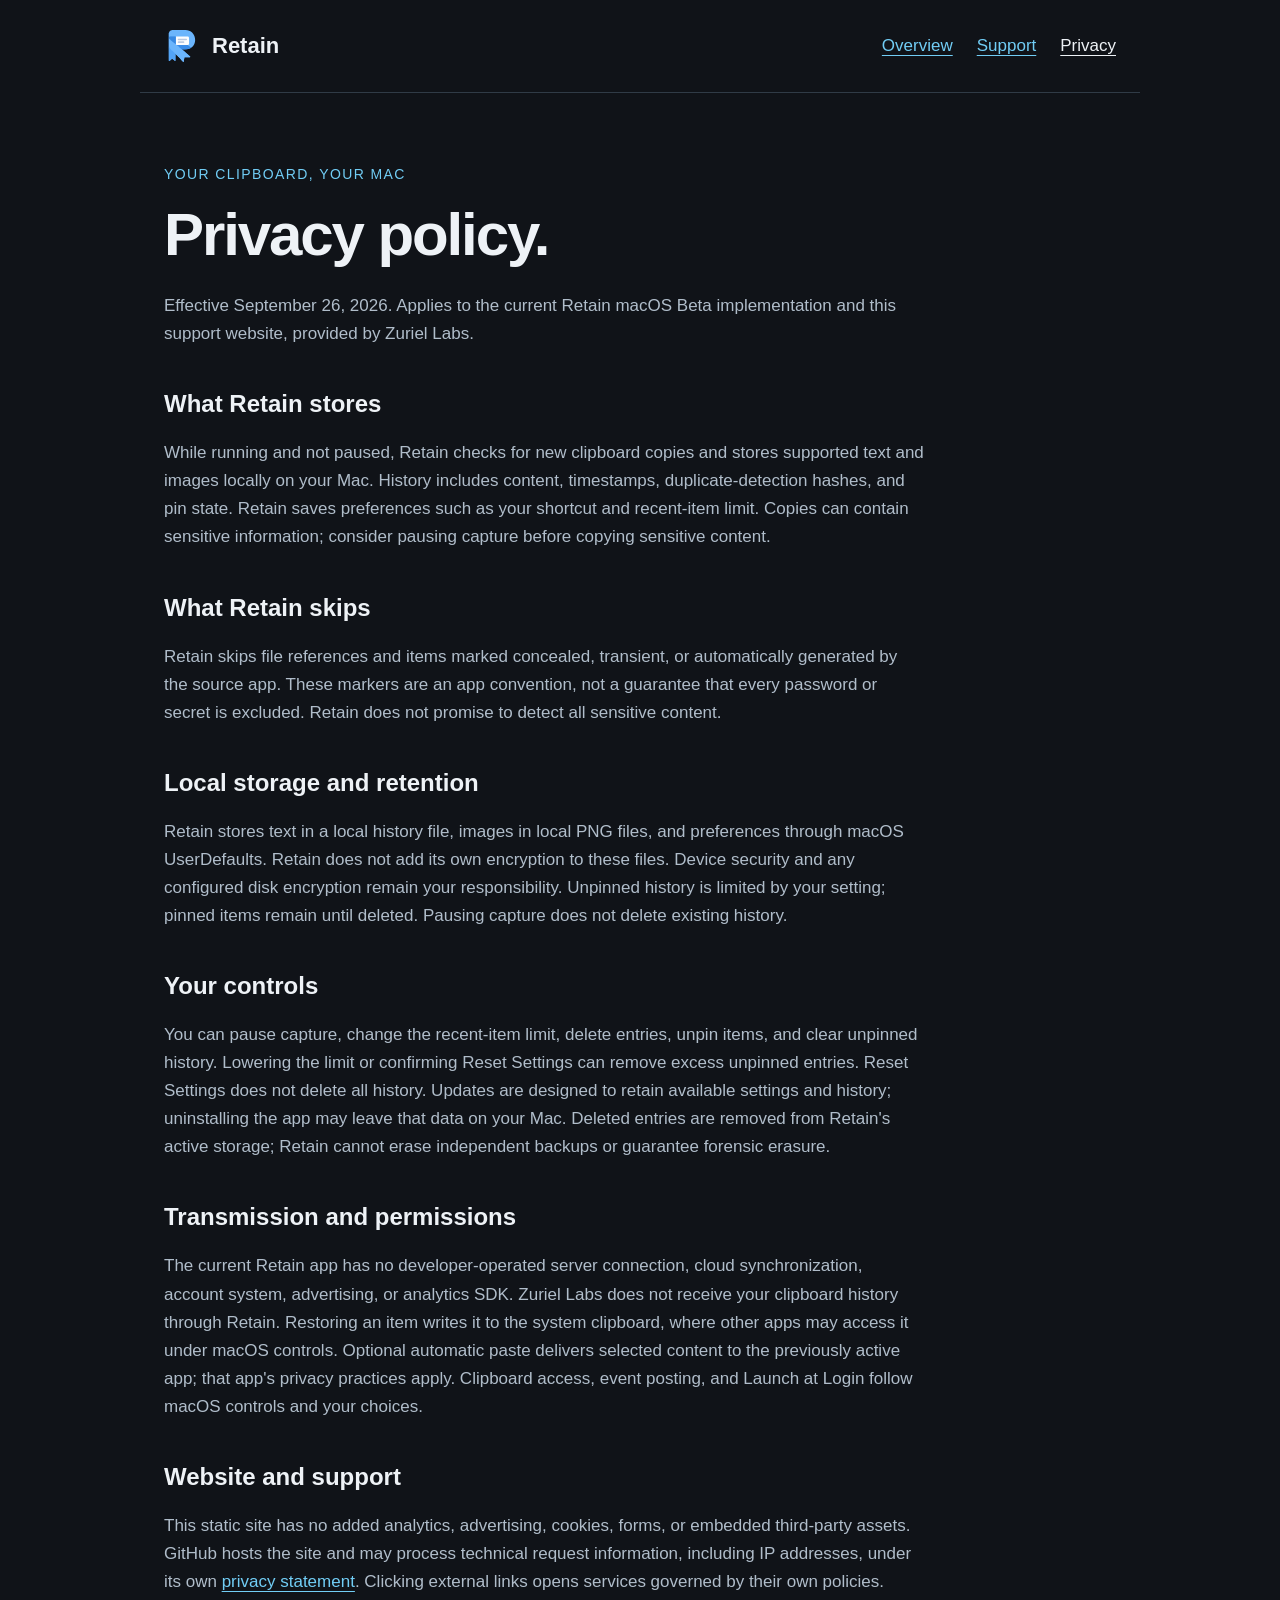
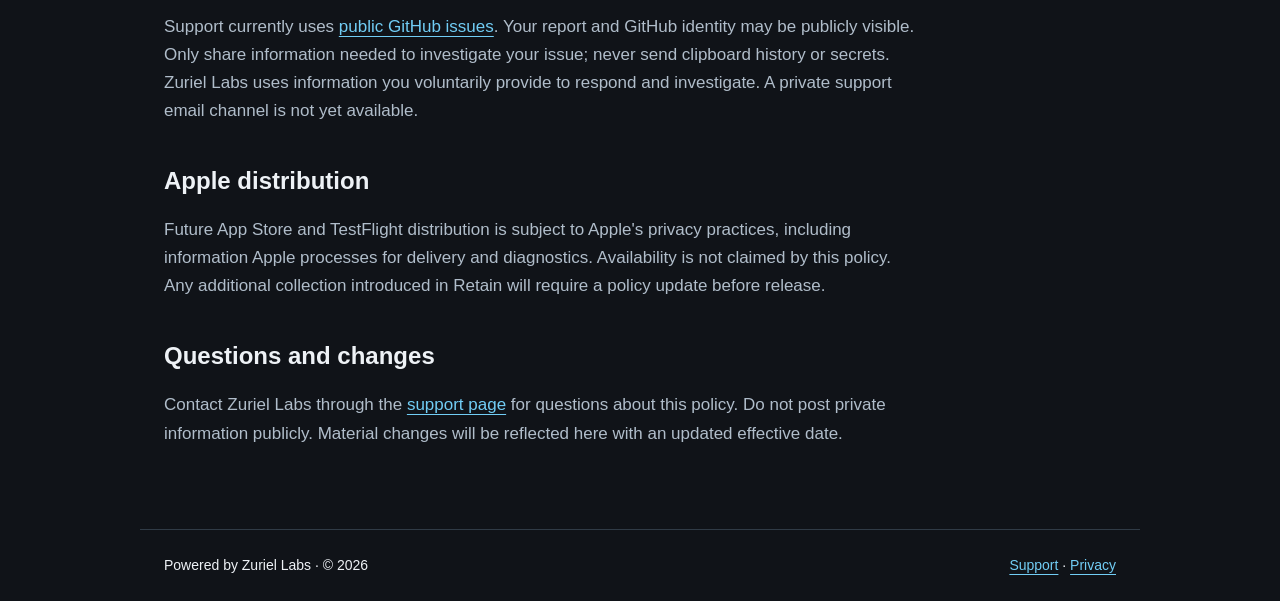
==== privacy.html @ f797630e "feat: publish Retain overview support and privacy pages" ====
<!doctype html><html lang="en"><head><meta charset="utf-8"><meta name="viewport" content="width=device-width,initial-scale=1"><meta name="description" content="How Retain stores local clipboard history and how its website and support reporting handle information."><title>Privacy policy · Retain</title><link rel="stylesheet" href="styles.css"><link rel="icon" href="retain-symbol.svg" type="image/svg+xml"></head><body><a class="skip" href="#main">Skip to content</a><header><a class="brand" href="index.html"><img src="retain-symbol.svg" alt="" width="36" height="36">Retain</a><nav aria-label="Main"><a href="index.html">Overview</a><a href="support.html">Support</a><a href="privacy.html" aria-current="page">Privacy</a></nav></header><main id="main"><article class="prose"><p class="eyebrow">Your clipboard, your Mac</p><h1>Privacy policy.</h1><p>Effective September 26, 2026. Applies to the current Retain macOS Beta implementation and this support website, provided by Zuriel Labs.</p><h2>What Retain stores</h2><p>While running and not paused, Retain checks for new clipboard copies and stores supported text and images locally on your Mac. History includes content, timestamps, duplicate-detection hashes, and pin state. Retain saves preferences such as your shortcut and recent-item limit. Copies can contain sensitive information; consider pausing capture before copying sensitive content.</p><h2>What Retain skips</h2><p>Retain skips file references and items marked concealed, transient, or automatically generated by the source app. These markers are an app convention, not a guarantee that every password or secret is excluded. Retain does not promise to detect all sensitive content.</p><h2>Local storage and retention</h2><p>Retain stores text in a local history file, images in local PNG files, and preferences through macOS UserDefaults. Retain does not add its own encryption to these files. Device security and any configured disk encryption remain your responsibility. Unpinned history is limited by your setting; pinned items remain until deleted. Pausing capture does not delete existing history.</p><h2>Your controls</h2><p>You can pause capture, change the recent-item limit, delete entries, unpin items, and clear unpinned history. Lowering the limit or confirming Reset Settings can remove excess unpinned entries. Reset Settings does not delete all history. Updates are designed to retain available settings and history; uninstalling the app may leave that data on your Mac. Deleted entries are removed from Retain's active storage; Retain cannot erase independent backups or guarantee forensic erasure.</p><h2>Transmission and permissions</h2><p>The current Retain app has no developer-operated server connection, cloud synchronization, account system, advertising, or analytics SDK. Zuriel Labs does not receive your clipboard history through Retain. Restoring an item writes it to the system clipboard, where other apps may access it under macOS controls. Optional automatic paste delivers selected content to the previously active app; that app's privacy practices apply. Clipboard access, event posting, and Launch at Login follow macOS controls and your choices.</p><h2>Website and support</h2><p>This static site has no added analytics, advertising, cookies, forms, or embedded third-party assets. GitHub hosts the site and may process technical request information, including IP addresses, under its own <a href="https://docs.github.com/en/site-policy/privacy-policies/github-general-privacy-statement">privacy statement</a>. Clicking external links opens services governed by their own policies.</p><p>Support currently uses <a href="https://github.com/Zuriel-Labs/retain-site/issues">public GitHub issues</a>. Your report and GitHub identity may be publicly visible. Only share information needed to investigate your issue; never send clipboard history or secrets. Zuriel Labs uses information you voluntarily provide to respond and investigate. A private support email channel is not yet available.</p><h2>Apple distribution</h2><p>Future App Store and TestFlight distribution is subject to Apple's privacy practices, including information Apple processes for delivery and diagnostics. Availability is not claimed by this policy. Any additional collection introduced in Retain will require a policy update before release.</p><h2>Questions and changes</h2><p>Contact Zuriel Labs through the <a href="support.html">support page</a> for questions about this policy. Do not post private information publicly. Material changes will be reflected here with an updated effective date.</p></article></main><footer><span>Powered by Zuriel Labs · © 2026</span><span><a href="support.html">Support</a> · <a href="privacy.html">Privacy</a></span></footer></body></html>
---- styles.css ----
@charset "UTF-8";
:root{color-scheme:dark;--background:#101318;--surface:#191e25;--text:#eef2f6;--muted:#b0bdca;--line:#303b46;--accent:#71cdf5;font:17px/1.65 -apple-system,BlinkMacSystemFont,"Segoe UI",sans-serif;background:var(--background);color:var(--text)}
*{box-sizing:border-box}body{margin:0}a{color:var(--accent);text-underline-offset:4px}a:hover{color:#fff}a:focus-visible,summary:focus-visible{outline:3px solid var(--accent);outline-offset:5px}header,main,footer{max-width:1000px;margin:auto;padding:24px}header{display:flex;align-items:center;justify-content:space-between;gap:24px;border-bottom:1px solid var(--line)}.brand{display:flex;gap:12px;align-items:center;color:var(--text);font-size:22px;font-weight:650;text-decoration:none}.brand img{width:36px;height:36px}nav{display:flex;gap:24px;flex-wrap:wrap}nav a{padding:8px 0}nav a[aria-current=page]{color:var(--text)}main{padding-top:56px;padding-bottom:64px}.eyebrow{color:var(--accent);font-size:14px;letter-spacing:.1em;text-transform:uppercase}.hero{display:grid;grid-template-columns:1fr 180px;gap:40px;align-items:center}.hero img{width:160px;height:160px}h1{font-size:clamp(36px,6vw,60px);line-height:1.1;letter-spacing:-.035em;margin:16px 0 24px}h2{font-size:24px;line-height:1.3;margin-top:40px}p,li{color:var(--muted)}.lead{font-size:21px;max-width:620px}.actions{display:flex;gap:16px;flex-wrap:wrap;margin-top:28px}.button{display:inline-block;border:1px solid var(--line);background:var(--surface);color:var(--text);border-radius:8px;padding:12px 20px;text-decoration:none}.button.primary{background:var(--accent);color:#101318;border-color:var(--accent);font-weight:600}.status{margin-top:32px;padding:16px 20px;border-left:3px solid var(--accent);background:var(--surface)}.features{display:grid;grid-template-columns:1fr 1fr;gap:0 40px;margin-top:32px}.features section{border-top:1px solid var(--line)}.features h2{margin-top:24px}.prose{max-width:760px}details{padding:16px 0;border-bottom:1px solid var(--line)}summary{cursor:pointer;font-weight:600;padding:8px 0}footer{border-top:1px solid var(--line);display:flex;justify-content:space-between;gap:16px;flex-wrap:wrap;font-size:14px}.skip{position:absolute;left:16px;top:-100px;background:var(--surface);padding:12px}.skip:focus{top:16px}.note{font-size:14px}kbd{border:1px solid var(--line);border-radius:4px;padding:2px 6px;color:var(--text)}@media(max-width:640px){header{align-items:flex-start;flex-direction:column;gap:8px}nav{gap:20px}.hero{grid-template-columns:1fr;gap:16px}.hero img{width:88px;height:88px;grid-row:1}.features{grid-template-columns:1fr}main{padding-top:32px}}
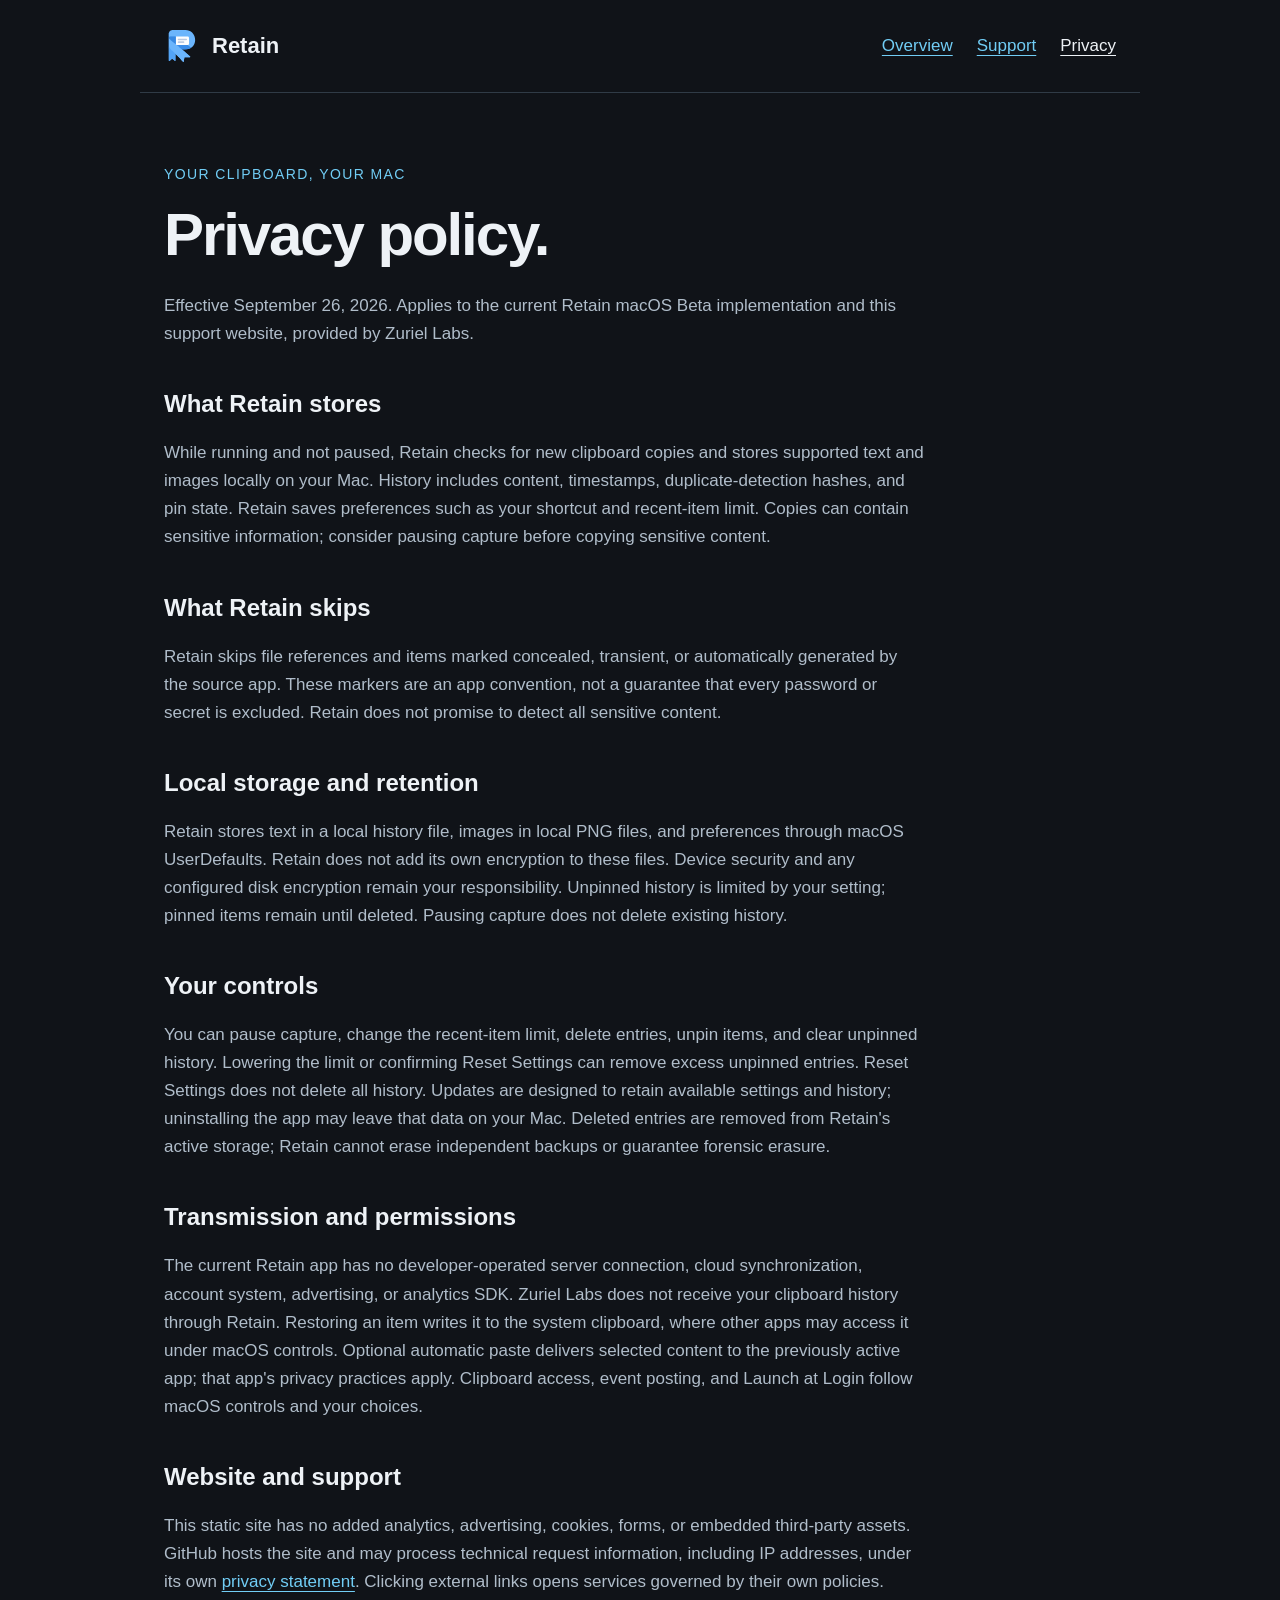
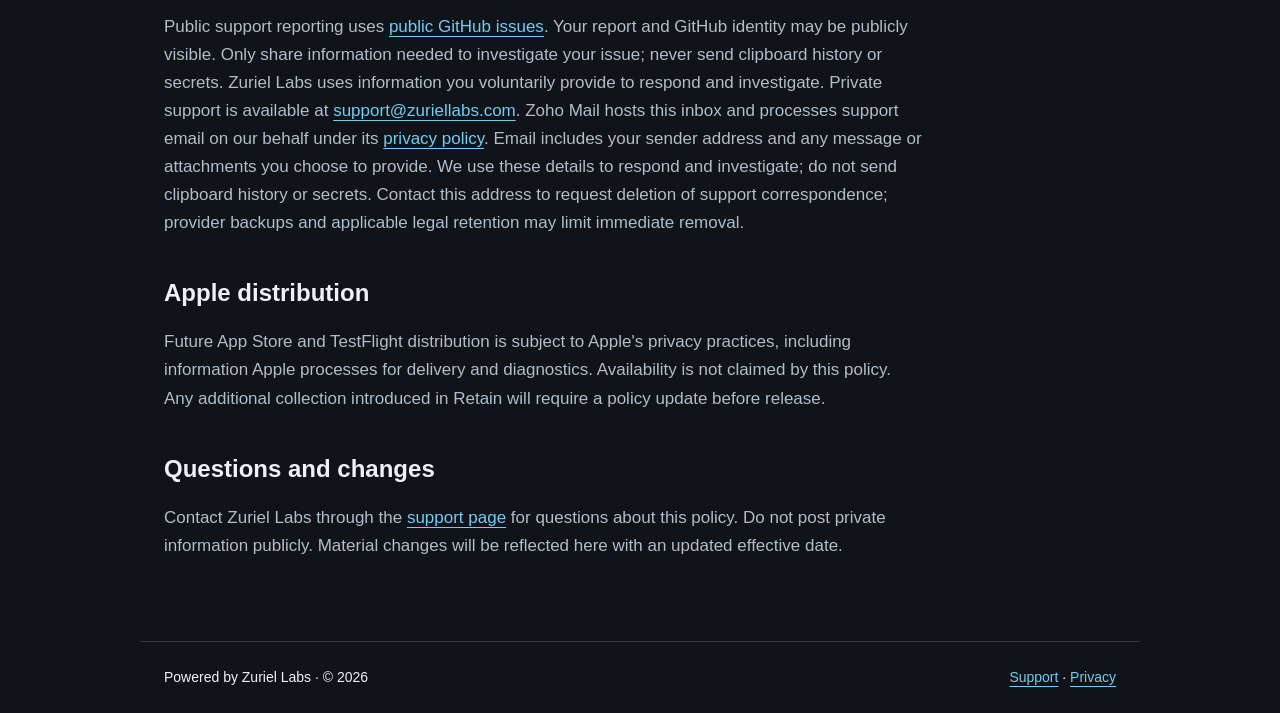
==== commit 42fcdc05: "docs: publish verified Retain support inbox" ====
--- a/privacy.html
+++ b/privacy.html
@@ -1 +1 @@
-<!doctype html><html lang="en"><head><meta charset="utf-8"><meta name="viewport" content="width=device-width,initial-scale=1"><meta name="description" content="How Retain stores local clipboard history and how its website and support reporting handle information."><title>Privacy policy · Retain</title><link rel="stylesheet" href="styles.css"><link rel="icon" href="retain-symbol.svg" type="image/svg+xml"></head><body><a class="skip" href="#main">Skip to content</a><header><a class="brand" href="index.html"><img src="retain-symbol.svg" alt="" width="36" height="36">Retain</a><nav aria-label="Main"><a href="index.html">Overview</a><a href="support.html">Support</a><a href="privacy.html" aria-current="page">Privacy</a></nav></header><main id="main"><article class="prose"><p class="eyebrow">Your clipboard, your Mac</p><h1>Privacy policy.</h1><p>Effective September 26, 2026. Applies to the current Retain macOS Beta implementation and this support website, provided by Zuriel Labs.</p><h2>What Retain stores</h2><p>While running and not paused, Retain checks for new clipboard copies and stores supported text and images locally on your Mac. History includes content, timestamps, duplicate-detection hashes, and pin state. Retain saves preferences such as your shortcut and recent-item limit. Copies can contain sensitive information; consider pausing capture before copying sensitive content.</p><h2>What Retain skips</h2><p>Retain skips file references and items marked concealed, transient, or automatically generated by the source app. These markers are an app convention, not a guarantee that every password or secret is excluded. Retain does not promise to detect all sensitive content.</p><h2>Local storage and retention</h2><p>Retain stores text in a local history file, images in local PNG files, and preferences through macOS UserDefaults. Retain does not add its own encryption to these files. Device security and any configured disk encryption remain your responsibility. Unpinned history is limited by your setting; pinned items remain until deleted. Pausing capture does not delete existing history.</p><h2>Your controls</h2><p>You can pause capture, change the recent-item limit, delete entries, unpin items, and clear unpinned history. Lowering the limit or confirming Reset Settings can remove excess unpinned entries. Reset Settings does not delete all history. Updates are designed to retain available settings and history; uninstalling the app may leave that data on your Mac. Deleted entries are removed from Retain's active storage; Retain cannot erase independent backups or guarantee forensic erasure.</p><h2>Transmission and permissions</h2><p>The current Retain app has no developer-operated server connection, cloud synchronization, account system, advertising, or analytics SDK. Zuriel Labs does not receive your clipboard history through Retain. Restoring an item writes it to the system clipboard, where other apps may access it under macOS controls. Optional automatic paste delivers selected content to the previously active app; that app's privacy practices apply. Clipboard access, event posting, and Launch at Login follow macOS controls and your choices.</p><h2>Website and support</h2><p>This static site has no added analytics, advertising, cookies, forms, or embedded third-party assets. GitHub hosts the site and may process technical request information, including IP addresses, under its own <a href="https://docs.github.com/en/site-policy/privacy-policies/github-general-privacy-statement">privacy statement</a>. Clicking external links opens services governed by their own policies.</p><p>Support currently uses <a href="https://github.com/Zuriel-Labs/retain-site/issues">public GitHub issues</a>. Your report and GitHub identity may be publicly visible. Only share information needed to investigate your issue; never send clipboard history or secrets. Zuriel Labs uses information you voluntarily provide to respond and investigate. A private support email channel is not yet available.</p><h2>Apple distribution</h2><p>Future App Store and TestFlight distribution is subject to Apple's privacy practices, including information Apple processes for delivery and diagnostics. Availability is not claimed by this policy. Any additional collection introduced in Retain will require a policy update before release.</p><h2>Questions and changes</h2><p>Contact Zuriel Labs through the <a href="support.html">support page</a> for questions about this policy. Do not post private information publicly. Material changes will be reflected here with an updated effective date.</p></article></main><footer><span>Powered by Zuriel Labs · © 2026</span><span><a href="support.html">Support</a> · <a href="privacy.html">Privacy</a></span></footer></body></html>+<!doctype html><html lang="en"><head><meta charset="utf-8"><meta name="viewport" content="width=device-width,initial-scale=1"><meta name="description" content="How Retain stores local clipboard history and how its website and support reporting handle information."><title>Privacy policy · Retain</title><link rel="stylesheet" href="styles.css"><link rel="icon" href="retain-symbol.svg" type="image/svg+xml"></head><body><a class="skip" href="#main">Skip to content</a><header><a class="brand" href="index.html"><img src="retain-symbol.svg" alt="" width="36" height="36">Retain</a><nav aria-label="Main"><a href="index.html">Overview</a><a href="support.html">Support</a><a href="privacy.html" aria-current="page">Privacy</a></nav></header><main id="main"><article class="prose"><p class="eyebrow">Your clipboard, your Mac</p><h1>Privacy policy.</h1><p>Effective September 26, 2026. Applies to the current Retain macOS Beta implementation and this support website, provided by Zuriel Labs.</p><h2>What Retain stores</h2><p>While running and not paused, Retain checks for new clipboard copies and stores supported text and images locally on your Mac. History includes content, timestamps, duplicate-detection hashes, and pin state. Retain saves preferences such as your shortcut and recent-item limit. Copies can contain sensitive information; consider pausing capture before copying sensitive content.</p><h2>What Retain skips</h2><p>Retain skips file references and items marked concealed, transient, or automatically generated by the source app. These markers are an app convention, not a guarantee that every password or secret is excluded. Retain does not promise to detect all sensitive content.</p><h2>Local storage and retention</h2><p>Retain stores text in a local history file, images in local PNG files, and preferences through macOS UserDefaults. Retain does not add its own encryption to these files. Device security and any configured disk encryption remain your responsibility. Unpinned history is limited by your setting; pinned items remain until deleted. Pausing capture does not delete existing history.</p><h2>Your controls</h2><p>You can pause capture, change the recent-item limit, delete entries, unpin items, and clear unpinned history. Lowering the limit or confirming Reset Settings can remove excess unpinned entries. Reset Settings does not delete all history. Updates are designed to retain available settings and history; uninstalling the app may leave that data on your Mac. Deleted entries are removed from Retain's active storage; Retain cannot erase independent backups or guarantee forensic erasure.</p><h2>Transmission and permissions</h2><p>The current Retain app has no developer-operated server connection, cloud synchronization, account system, advertising, or analytics SDK. Zuriel Labs does not receive your clipboard history through Retain. Restoring an item writes it to the system clipboard, where other apps may access it under macOS controls. Optional automatic paste delivers selected content to the previously active app; that app's privacy practices apply. Clipboard access, event posting, and Launch at Login follow macOS controls and your choices.</p><h2>Website and support</h2><p>This static site has no added analytics, advertising, cookies, forms, or embedded third-party assets. GitHub hosts the site and may process technical request information, including IP addresses, under its own <a href="https://docs.github.com/en/site-policy/privacy-policies/github-general-privacy-statement">privacy statement</a>. Clicking external links opens services governed by their own policies.</p><p>Public support reporting uses <a href="https://github.com/Zuriel-Labs/retain-site/issues">public GitHub issues</a>. Your report and GitHub identity may be publicly visible. Only share information needed to investigate your issue; never send clipboard history or secrets. Zuriel Labs uses information you voluntarily provide to respond and investigate. Private support is available at <a href="mailto:support@zuriellabs.com">support@zuriellabs.com</a>. Zoho Mail hosts this inbox and processes support email on our behalf under its <a href="https://www.zoho.com/privacy.html">privacy policy</a>. Email includes your sender address and any message or attachments you choose to provide. We use these details to respond and investigate; do not send clipboard history or secrets. Contact this address to request deletion of support correspondence; provider backups and applicable legal retention may limit immediate removal.</p><h2>Apple distribution</h2><p>Future App Store and TestFlight distribution is subject to Apple's privacy practices, including information Apple processes for delivery and diagnostics. Availability is not claimed by this policy. Any additional collection introduced in Retain will require a policy update before release.</p><h2>Questions and changes</h2><p>Contact Zuriel Labs through the <a href="support.html">support page</a> for questions about this policy. Do not post private information publicly. Material changes will be reflected here with an updated effective date.</p></article></main><footer><span>Powered by Zuriel Labs · © 2026</span><span><a href="support.html">Support</a> · <a href="privacy.html">Privacy</a></span></footer></body></html>
